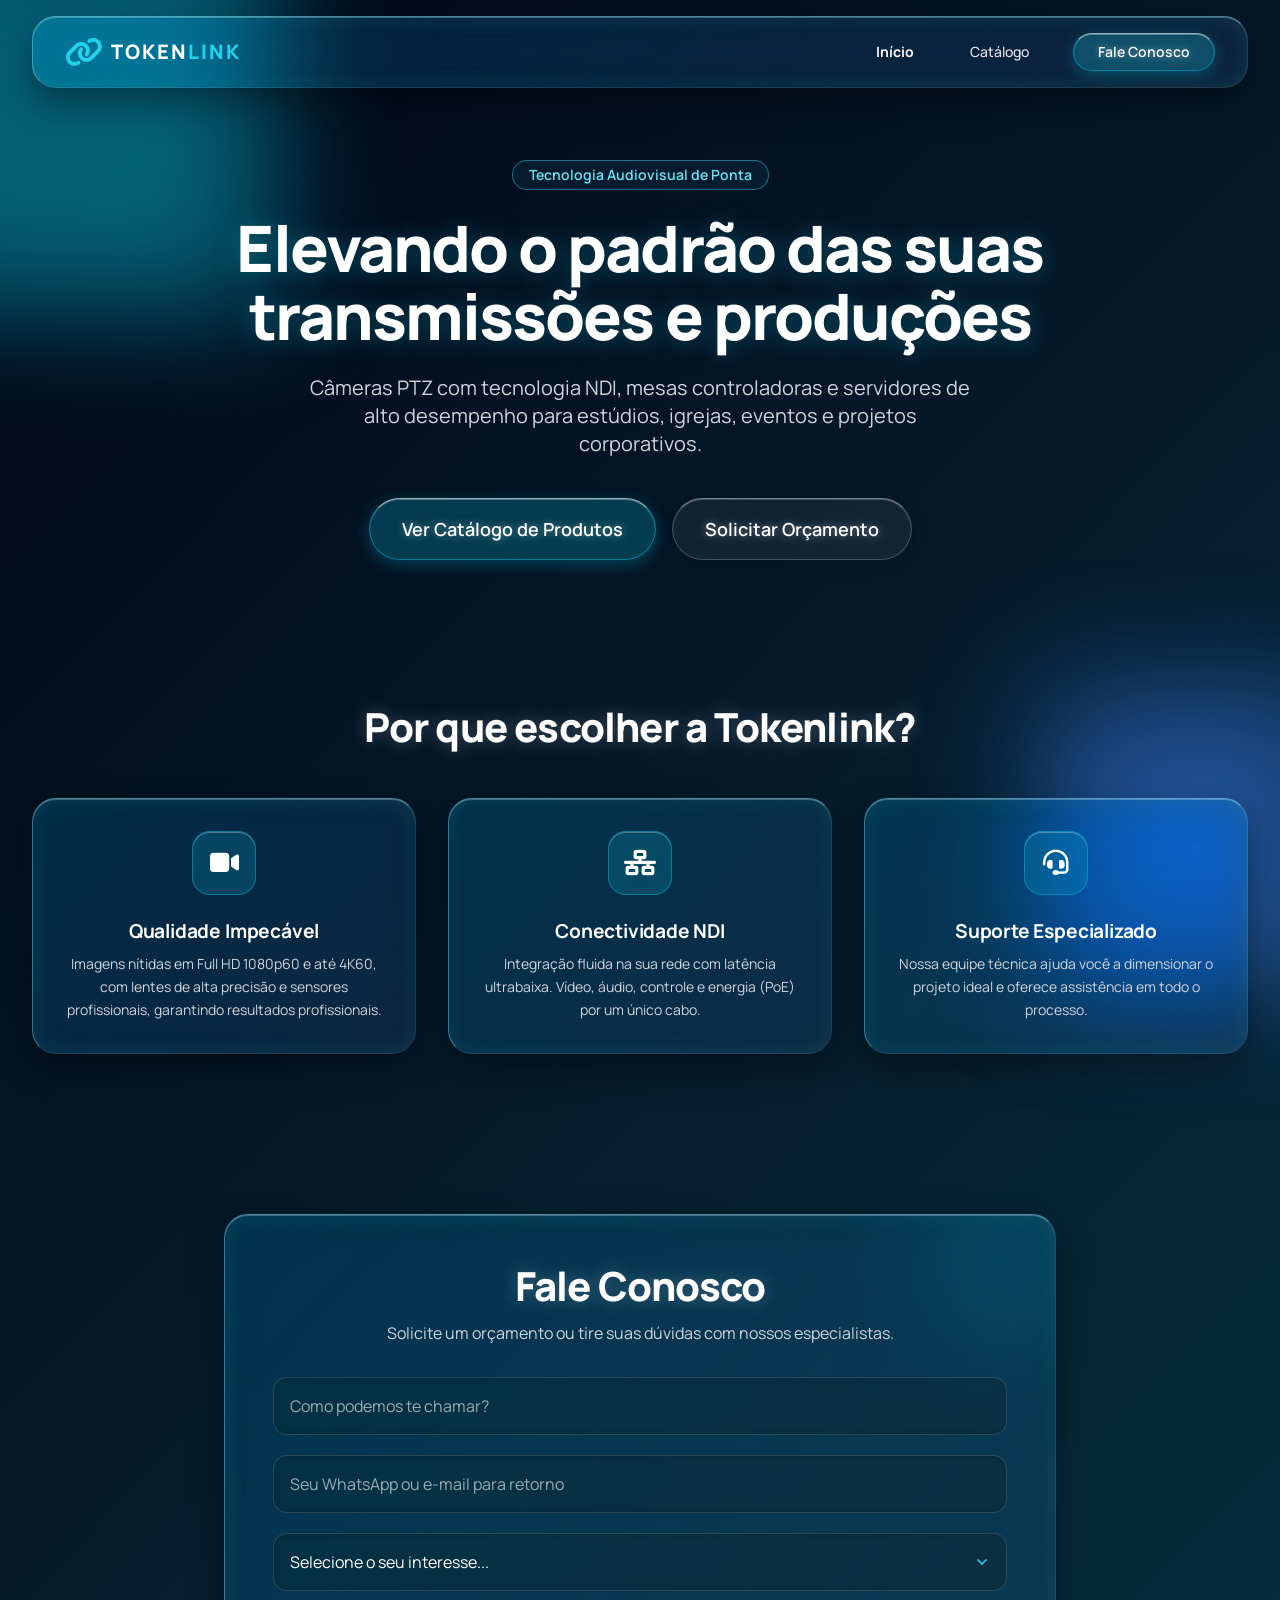
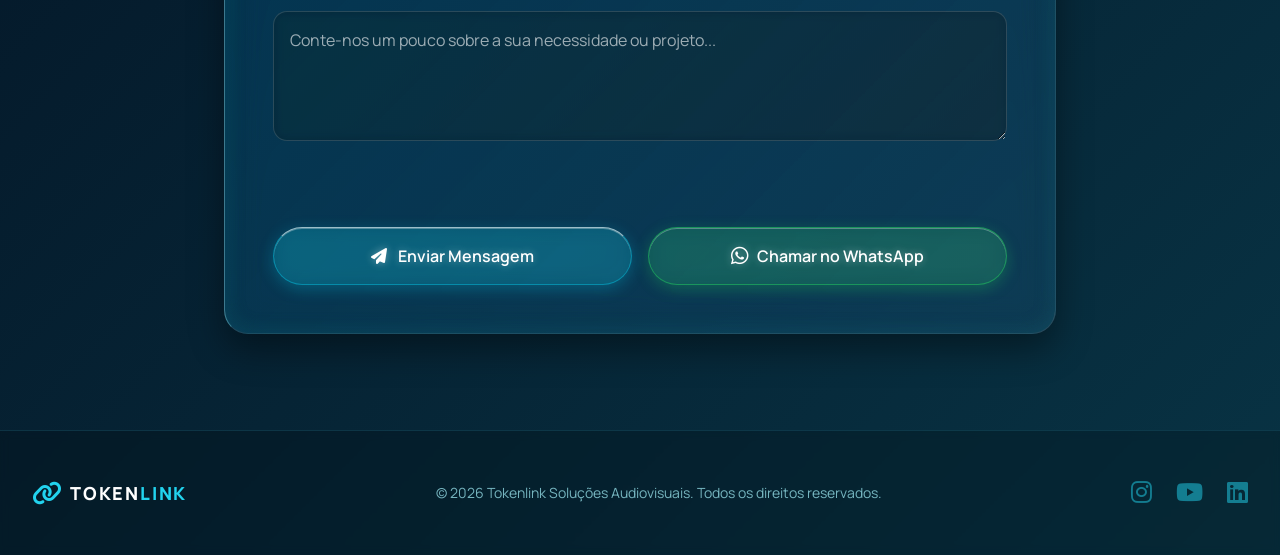
==== index.html @ 7f0d7ee3 "Add files via upload" ====
<!DOCTYPE html>
<html lang="pt-BR">
<head>
    <meta charset="UTF-8">
    <meta name="viewport" content="width=device-width, initial-scale=1.0">
    <title>Tokenlink - Soluções Audiovisuais e Informática</title>
    <meta name="description" content="Câmeras PTZ, controladoras, acessórios e servidores de alto desempenho para transmissão, renderização e projetos profissionais.">
    <meta name="theme-color" content="#020617">
    <meta property="og:type" content="website">
    <meta property="og:locale" content="pt_BR">
    <meta property="og:site_name" content="Tokenlink">
    <meta property="og:title" content="Tokenlink - Soluções Audiovisuais e Informática">
    <meta property="og:description" content="Câmeras PTZ, mesas controladoras e servidores para estúdios, igrejas, eventos e corporativo.">
    <link rel="icon" href="favicon.svg" type="image/svg+xml">

    <link rel="stylesheet" href="tailwind.css">
    <link rel="stylesheet" href="https://cdnjs.cloudflare.com/ajax/libs/font-awesome/6.4.0/css/all.min.css">
    <link rel="preconnect" href="https://fonts.googleapis.com">
    <link rel="preconnect" href="https://fonts.gstatic.com" crossorigin>
    <link href="https://fonts.googleapis.com/css2?family=Manrope:wght@400;500;600;700;800&display=swap" rel="stylesheet">
    <link rel="stylesheet" href="styles.css">
</head>
<body class="text-white antialiased selection:bg-cyan-500 selection:text-white">

    <!-- Fundo Líquido -->
    <div class="liquid-blob blob-1" aria-hidden="true"></div>
    <div class="liquid-blob blob-2" aria-hidden="true"></div>

    <!-- Navegação -->
    <nav class="site-nav py-4" aria-label="Navegação principal">
        <div class="flex items-center justify-between">
            <a href="index.html" class="flex-shrink-0 flex items-center gap-2" aria-label="Tokenlink - página inicial">
                <i class="fa-solid fa-link text-cyan-400 text-3xl"></i>
                <span class="font-display text-xl font-bold tracking-wider text-white">TOKEN<span class="text-cyan-400">LINK</span></span>
            </a>
            <div class="hidden md:block">
                <div class="ml-10 flex items-center space-x-8">
                    <a href="index.html" aria-current="page" class="text-white font-bold px-3 py-2 text-sm">Início</a>
                    <a href="produtos.html" class="text-gray-200 hover:text-cyan-400 px-3 py-2 text-sm font-medium transition-colors">Catálogo</a>
                    <a href="#contato" class="btn inline-block px-6 py-2 text-sm font-medium">Fale Conosco</a>
                </div>
            </div>
            <button id="menu-toggle" type="button" class="md:hidden text-cyan-200/70 text-2xl w-10 h-10 flex items-center justify-center" aria-label="Abrir menu" aria-controls="mobile-menu" aria-expanded="false">
                <i class="fa-solid fa-bars"></i>
            </button>
        </div>
        <div id="mobile-menu" class="hidden md:hidden mt-4 pt-4 border-t border-cyan-900/50 flex flex-col gap-3">
            <a href="index.html" aria-current="page" class="text-white font-bold py-2 text-base">Início</a>
            <a href="produtos.html" class="text-gray-200 hover:text-cyan-400 py-2 text-base font-medium transition-colors">Catálogo</a>
            <a href="#contato" class="btn px-6 py-3 text-center font-medium">Fale Conosco</a>
        </div>
    </nav>

    <main class="relative z-10">

        <!-- Seção Hero -->
        <section class="pt-40 pb-20 px-4 sm:px-6 lg:px-8 max-w-7xl mx-auto text-center flex flex-col items-center">
            <div class="inline-block px-4 py-1 rounded-full border border-cyan-400/50 text-cyan-300 text-sm font-semibold backdrop-blur-md bg-cyan-900/20 mb-6 animate-float">
                Tecnologia Audiovisual de Ponta
            </div>
            <h1 class="title-xl mb-6 max-w-4xl mx-auto">Elevando o padrão das suas transmissões e produções</h1>
            <p class="text-lg md:text-xl text-gray-300 max-w-2xl mx-auto mb-10 leading-relaxed">
                Câmeras PTZ com tecnologia NDI, mesas controladoras e servidores de alto desempenho para estúdios, igrejas, eventos e projetos corporativos.
            </p>
            <div class="flex flex-wrap justify-center gap-4">
                <a href="produtos.html" class="btn inline-block py-4 px-8 text-lg font-bold">Ver Catálogo de Produtos</a>
                <a href="#contato" class="btn btn-secondary inline-block py-4 px-8 text-lg font-bold">Solicitar Orçamento</a>
            </div>
        </section>

        <!-- Seção de Diferenciais (o grid de cards aciona a animação de scroll) -->
        <section class="py-16 px-4 sm:px-6 lg:px-8 max-w-7xl mx-auto">
            <div class="text-center mb-12">
                <h2 class="h-section">Por que escolher a Tokenlink?</h2>
            </div>

            <div class="grid grid-cols-1 md:grid-cols-3 gap-8">
                <div class="card p-8 text-center flex flex-col items-center">
                    <div class="icon-box"><i class="fa-solid fa-video"></i></div>
                    <h3 class="h-card">Qualidade Impecável</h3>
                    <p class="text-gray-300 text-sm leading-relaxed">
                        Imagens nítidas em Full HD 1080p60 e até 4K60, com lentes de alta precisão e sensores profissionais, garantindo resultados profissionais.
                    </p>
                </div>
                <div class="card p-8 text-center flex flex-col items-center">
                    <div class="icon-box"><i class="fa-solid fa-network-wired"></i></div>
                    <h3 class="h-card">Conectividade NDI</h3>
                    <p class="text-gray-300 text-sm leading-relaxed">
                        Integração fluida na sua rede com latência ultrabaixa. Vídeo, áudio, controle e energia (PoE) por um único cabo.
                    </p>
                </div>
                <div class="card p-8 text-center flex flex-col items-center">
                    <div class="icon-box"><i class="fa-solid fa-headset"></i></div>
                    <h3 class="h-card">Suporte Especializado</h3>
                    <p class="text-gray-300 text-sm leading-relaxed">
                        Nossa equipe técnica ajuda você a dimensionar o projeto ideal e oferece assistência em todo o processo.
                    </p>
                </div>
            </div>
        </section>

        <!-- Seção de Contato -->
        <section id="contato" class="py-24 px-4 sm:px-6 lg:px-8 max-w-4xl mx-auto">
            <div class="card p-8 md:p-12 relative overflow-hidden">
                <div class="absolute top-0 right-0 -mt-10 -mr-10 w-40 h-40 bg-cyan-500/20 rounded-full blur-3xl pointer-events-none"></div>

                <div class="text-center mb-8">
                    <h2 class="h-section">Fale Conosco</h2>
                    <p class="text-gray-300">Solicite um orçamento ou tire suas dúvidas com nossos especialistas.</p>
                </div>

                <form id="form-contato" class="space-y-5">
                    <div>
                        <label for="nome" class="sr-only">Seu nome</label>
                        <input type="text" id="nome" name="nome" class="field w-full p-4" placeholder="Como podemos te chamar?" autocomplete="name" required>
                    </div>

                    <div>
                        <label for="contato-retorno" class="sr-only">WhatsApp ou e-mail para retorno</label>
                        <input type="text" id="contato-retorno" name="contato" class="field w-full p-4" placeholder="Seu WhatsApp ou e-mail para retorno" autocomplete="email" required>
                    </div>

                    <div>
                        <label for="interesse" class="sr-only">Assunto / Interesse</label>
                        <select id="interesse" name="interesse" class="field w-full p-4" required>
                            <option value="" disabled selected>Selecione o seu interesse...</option>
                            <option value="Câmeras PTZ">Câmeras PTZ</option>
                            <option value="Mesas controladoras">Mesas controladoras</option>
                            <option value="Acessórios">Acessórios</option>
                            <option value="Informática">Informática</option>
                            <option value="Projetos Completos">Projetos Completos</option>
                            <option value="Dúvidas/Outros">Dúvidas / Outros</option>
                        </select>
                    </div>

                    <div>
                        <label for="mensagem" class="sr-only">Sua mensagem</label>
                        <textarea id="mensagem" name="mensagem" rows="4" class="field w-full p-4 resize-y" placeholder="Conte-nos um pouco sobre a sua necessidade ou projeto..." required></textarea>
                    </div>

                    <div id="form-status" class="form-status text-center text-sm" aria-live="polite"></div>

                    <div class="grid grid-cols-1 sm:grid-cols-2 gap-4 pt-4">
                        <button type="submit" class="btn w-full py-4 text-center font-bold">
                            <i class="fa-solid fa-paper-plane mr-2"></i> Enviar Mensagem
                        </button>
                        <button type="button" id="btn-whatsapp" class="btn btn-wa w-full py-4 text-center font-bold flex items-center justify-center gap-2">
                            <i class="fa-brands fa-whatsapp text-xl"></i> Chamar no WhatsApp
                        </button>
                    </div>
                </form>
            </div>
        </section>

    </main>

    <!-- Rodapé -->
    <footer class="relative z-10 border-t border-cyan-900/50 bg-black/20 backdrop-blur-sm py-12">
        <div class="max-w-7xl mx-auto px-4 sm:px-6 lg:px-8 flex flex-col md:flex-row justify-between items-center">
            <div class="flex items-center gap-2 mb-4 md:mb-0">
                <i class="fa-solid fa-link text-cyan-400 text-2xl"></i>
                <span class="font-display text-lg font-bold tracking-wider text-white">TOKEN<span class="text-cyan-400">LINK</span></span>
            </div>
            <p class="text-cyan-200/70 text-sm text-center md:text-left">&copy; 2026 Tokenlink Soluções Audiovisuais. Todos os direitos reservados.</p>
            <!-- TODO: substituir "#" pelos links reais das redes sociais -->
            <div class="flex space-x-6 mt-4 md:mt-0">
                <a href="#" aria-label="Instagram" class="text-cyan-400/50 hover:text-cyan-300 transition-colors"><i class="fa-brands fa-instagram text-2xl"></i></a>
                <a href="#" aria-label="YouTube" class="text-cyan-400/50 hover:text-cyan-300 transition-colors"><i class="fa-brands fa-youtube text-2xl"></i></a>
                <a href="#" aria-label="LinkedIn" class="text-cyan-400/50 hover:text-cyan-300 transition-colors"><i class="fa-brands fa-linkedin text-2xl"></i></a>
            </div>
        </div>
    </footer>

    <script src="script.js"></script>
</body>
</html>
---- styles.css ----
/* =========================================
   TOKENLINK - LIQUID GLASS
   Vidro translúcido sobre fundo profundo, com desfoque, reflexos e luz nas bordas.
   Tipografia: Manrope
   ========================================= */

:root {
    --cyan: #22d3ee;
    --cyan-soft: #67e8f9;
    --ink: #e8f4f8;
    --muted: #a7c4cf;
    --glass-edge: rgba(135, 238, 255, 0.5);
}

html {
    scroll-behavior: smooth;
    scroll-padding-top: 6.5rem;
}

/* Fundo profundo que se move lentamente */
body {
    font-family: 'Manrope', system-ui, -apple-system, 'Segoe UI', sans-serif;
    background: linear-gradient(135deg, #020617, #083344, #020617);
    background-size: 200% 200%;
    animation: liquidDepth 18s ease infinite;
    color: var(--ink);
    min-height: 100vh;
    position: relative;
    overflow-x: hidden;
    -webkit-font-smoothing: antialiased;
}

@keyframes liquidDepth {
    0% { background-position: 0% 50%; }
    50% { background-position: 100% 50%; }
    100% { background-position: 0% 50%; }
}

/* Tipografia */
.title-xl {
    font-size: clamp(2.25rem, 6vw, 4rem);
    font-weight: 800;
    line-height: 1.06;
    letter-spacing: -0.03em;
    color: #fff;
    text-shadow: 0 2px 24px rgba(6, 182, 212, 0.35);
}

.title-sm { font-size: clamp(1.75rem, 4vw, 2.75rem); }

.h-section {
    font-size: clamp(1.5rem, 3.6vw, 2.5rem);
    font-weight: 800;
    line-height: 1.15;
    letter-spacing: -0.02em;
    color: #fff;
    margin-bottom: 0.75rem;
    text-shadow: 0 0 18px rgba(255, 255, 255, 0.25);
}

.h-card {
    font-size: 1.2rem;
    font-weight: 700;
    line-height: 1.3;
    letter-spacing: -0.01em;
    color: #fff;
    margin-bottom: 0.6rem;
}

.font-display { font-weight: 800; letter-spacing: 0.1em; }

/*
  VIDRO LÍQUIDO
  Painel translúcido com blur, borda mais clara no topo/esquerda (luz vindo de cima)
  e brilho interno.
*/
.card,
.site-nav {
    background: linear-gradient(135deg, rgba(6, 182, 212, 0.16), rgba(255, 255, 255, 0.05));
    backdrop-filter: blur(18px) saturate(160%);
    -webkit-backdrop-filter: blur(18px) saturate(160%);
    border: 1px solid rgba(255, 255, 255, 0.1);
    border-top-color: var(--glass-edge);
    border-left-color: rgba(135, 238, 255, 0.4);
    box-shadow:
        0 15px 35px rgba(0, 0, 0, 0.4),
        inset 0 1px 0 rgba(255, 255, 255, 0.25),
        inset 0 0 22px rgba(6, 182, 212, 0.15);
    border-radius: 24px;
}

.card {
    position: relative;
    z-index: 10;
    overflow: hidden;
    transition: transform 0.4s ease, box-shadow 0.4s ease;
}

/* Reflexo que atravessa o vidro no hover */
.card::before {
    content: '';
    position: absolute;
    top: 0; left: -150%;
    width: 50%; height: 100%;
    background: linear-gradient(to right, transparent, rgba(255, 255, 255, 0.2), transparent);
    transform: skewX(-25deg);
    transition: left 0.7s ease;
    pointer-events: none;
}

.card:hover {
    transform: translateY(-5px);
    box-shadow:
        0 22px 44px rgba(0, 0, 0, 0.5),
        inset 0 1px 0 rgba(255, 255, 255, 0.35),
        inset 0 0 30px rgba(6, 182, 212, 0.3);
}

.card:hover::before { left: 150%; }

/* Barra de navegação flutuante */
.site-nav {
    position: fixed;
    top: 1rem;
    left: 50%;
    width: 95%;
    max-width: 80rem;
    transform: translateX(-50%);
    z-index: 50;
    padding-inline: 1.5rem;
}

@media (min-width: 768px) {
    .site-nav { padding-inline: 2rem; }
}

.icon-box {
    width: 4rem;
    height: 4rem;
    display: flex;
    align-items: center;
    justify-content: center;
    margin-bottom: 1.5rem;
    border-radius: 18px;
    font-size: 1.6rem;
    background: rgba(6, 182, 212, 0.2);
    border: 1px solid rgba(6, 182, 212, 0.5);
    box-shadow: inset 0 1px 0 rgba(255, 255, 255, 0.3);
}

/* Botões em forma de pílula de vidro */
.btn {
    background: rgba(6, 182, 212, 0.25);
    backdrop-filter: blur(10px);
    -webkit-backdrop-filter: blur(10px);
    border: 1px solid rgba(6, 182, 212, 0.55);
    border-top-color: rgba(255, 255, 255, 0.6);
    box-shadow: 0 4px 15px rgba(6, 182, 212, 0.3), inset 0 1px 0 rgba(255, 255, 255, 0.3);
    border-radius: 999px;
    color: #fff;
    font-weight: 600;
    cursor: pointer;
    text-shadow: 0 0 8px rgba(255, 255, 255, 0.4);
    transition: all 0.3s ease;
}

.btn:hover {
    background: rgba(6, 182, 212, 0.5);
    box-shadow: 0 8px 25px rgba(6, 182, 212, 0.55), inset 0 0 15px rgba(255, 255, 255, 0.35);
    transform: scale(1.04);
}

.btn-secondary {
    background: rgba(255, 255, 255, 0.06);
    border-color: rgba(255, 255, 255, 0.2);
    border-top-color: rgba(255, 255, 255, 0.45);
    box-shadow: 0 4px 15px rgba(0, 0, 0, 0.25), inset 0 1px 0 rgba(255, 255, 255, 0.2);
}

.btn-secondary:hover {
    background: rgba(255, 255, 255, 0.16);
    box-shadow: 0 8px 25px rgba(0, 0, 0, 0.35), inset 0 0 15px rgba(255, 255, 255, 0.25);
}

.btn-wa {
    background: rgba(34, 197, 94, 0.2);
    border-color: rgba(34, 197, 94, 0.55);
    box-shadow: 0 4px 15px rgba(34, 197, 94, 0.3), inset 0 1px 0 rgba(255, 255, 255, 0.3);
}

.btn-wa:hover {
    background: rgba(34, 197, 94, 0.42);
    box-shadow: 0 8px 25px rgba(34, 197, 94, 0.5), inset 0 0 15px rgba(255, 255, 255, 0.3);
}

.btn:disabled { opacity: 0.6; cursor: not-allowed; transform: none; }

a:focus-visible,
button:focus-visible,
.field:focus-visible {
    outline: 2px solid var(--cyan-soft);
    outline-offset: 3px;
}

/* Campos de formulário */
.field {
    background: rgba(0, 0, 0, 0.3);
    backdrop-filter: blur(6px);
    -webkit-backdrop-filter: blur(6px);
    border: 1px solid rgba(255, 255, 255, 0.15);
    border-radius: 14px;
    color: #fff;
    font-family: inherit;
    transition: all 0.3s ease;
}

.field:focus {
    background: rgba(6, 182, 212, 0.15);
    border-color: var(--cyan);
    box-shadow: 0 0 20px rgba(6, 182, 212, 0.4), inset 0 0 10px rgba(6, 182, 212, 0.2);
    outline: none;
}

.field::placeholder { color: rgba(255, 255, 255, 0.6); }

/* Lista aberta do <select>: sem isso o navegador pode mostrar texto branco sobre fundo branco */
select.field option { background: #0b1f2a; color: #fff; }

select.field {
    appearance: none;
    -webkit-appearance: none;
    padding-right: 2.5rem;
    background-image: url("data:image/svg+xml,%3Csvg xmlns='http://www.w3.org/2000/svg' width='16' height='16' viewBox='0 0 24 24' fill='none' stroke='%2322d3ee' stroke-width='2.5' stroke-linecap='round' stroke-linejoin='round'%3E%3Cpath d='m6 9 6 6 6-6'/%3E%3C/svg%3E");
    background-repeat: no-repeat;
    background-position: right 1rem center;
}

/* Bolhas de fundo (efeito água) */
.liquid-blob {
    position: fixed;
    filter: blur(60px);
    z-index: 0;
    opacity: 0.5;
    pointer-events: none;
    animation: blobMorph 12s infinite alternate ease-in-out;
}

.blob-1 { background: #06b6d4; width: 400px; height: 400px; top: -10%; left: -10%; }
.blob-2 { background: #3b82f6; width: 300px; height: 300px; bottom: -10%; right: -5%; animation-delay: -5s; }

@keyframes blobMorph {
    0% { border-radius: 40% 60% 70% 30% / 40% 50% 60% 50%; transform: scale(1) translate(0, 0); }
    50% { border-radius: 70% 30% 50% 50% / 30% 30% 70% 70%; transform: scale(1.1) translate(20px, 30px); }
    100% { border-radius: 40% 60% 70% 30% / 40% 50% 60% 50%; transform: scale(0.9) translate(-20px, -20px); }
}

/* Em celulares: bolhas estáticas e com blur menor, para poupar GPU e bateria */
@media (max-width: 767px) {
    .liquid-blob { animation: none; filter: blur(40px); }
}

.animate-float { animation: float 6s ease-in-out infinite; }
@keyframes float {
    0%, 100% { transform: translateY(0); }
    50% { transform: translateY(-14px); }
}

/* Entrada dos cards ao rolar */
.reveal { opacity: 0; }
.reveal.is-visible { animation: revealUp 0.6s ease-out var(--reveal-delay, 0s) both; }
@keyframes revealUp {
    from { opacity: 0; transform: translateY(30px); }
    to   { opacity: 1; transform: translateY(0); }
}

.form-status { min-height: 1.5rem; }

/* Página de produto */
.product-stage {
    background: #fff;
    border-radius: 18px;
    aspect-ratio: 1 / 1;
    display: flex;
    align-items: center;
    justify-content: center;
    overflow: hidden;
    transition: background 0.25s ease;
}
.product-stage img { width: 100%; height: 100%; object-fit: contain; }

.chip {
    padding: 0.3rem 0.9rem;
    font-size: 0.82rem;
    font-weight: 500;
    color: #d3f7fd;
    border-radius: 999px;
    background: rgba(255, 255, 255, 0.07);
    border: 1px solid rgba(255, 255, 255, 0.18);
    border-top-color: rgba(255, 255, 255, 0.4);
    backdrop-filter: blur(8px);
    -webkit-backdrop-filter: blur(8px);
}

.stat {
    padding: 0.9rem 1rem;
    border-radius: 16px;
    background: rgba(255, 255, 255, 0.05);
    border: 1px solid rgba(255, 255, 255, 0.1);
    border-top-color: rgba(135, 238, 255, 0.4);
}
.stat dt { font-size: 0.78rem; color: var(--muted); margin-bottom: 0.2rem; }
.stat dd { font-weight: 800; font-size: 1.1rem; color: #fff; }

.spec-row {
    display: grid;
    grid-template-columns: minmax(0, 11rem) minmax(0, 1fr);
    gap: 1rem;
    padding: 0.65rem 0;
    border-bottom: 1px solid rgba(255, 255, 255, 0.1);
    font-size: 0.9rem;
}
.spec-row:last-child { border-bottom: 0; }
.spec-row dt { color: var(--muted); }
.spec-row dd { color: #f1fafc; overflow-wrap: anywhere; }

.prose-hud { max-width: 75ch; }

@media (max-width: 480px) {
    .spec-row { grid-template-columns: 1fr; gap: 0.15rem; }
}

/* Barra de rolagem */
::-webkit-scrollbar { width: 12px; }
::-webkit-scrollbar-track { background: #020617; }
::-webkit-scrollbar-thumb {
    background: rgba(6, 182, 212, 0.4);
    border-radius: 6px;
    border: 1px solid rgba(255, 255, 255, 0.2);
}
::-webkit-scrollbar-thumb:hover { background: rgba(6, 182, 212, 0.8); }

@media (prefers-reduced-motion: reduce) {
    html { scroll-behavior: auto; }
    body, .liquid-blob, .animate-float { animation: none; }
    .reveal { opacity: 1; }
    .reveal.is-visible { animation: none; }
    .card, .btn, .card::before { transition: none; }
}

/* Galeria de imagens do produto */
.thumb {
    aspect-ratio: 1 / 1;
    padding: 0;
    overflow: hidden;
    cursor: pointer;
    background: #fff;
    border: 1px solid rgba(255, 255, 255, 0.2);
    border-radius: 12px;
    opacity: 0.7;
    transition: opacity 0.25s ease, border-color 0.25s ease, box-shadow 0.25s ease;
}
.thumb img { width: 100%; height: 100%; object-fit: cover; display: block; }
.thumb:hover { opacity: 1; }
.thumb[aria-current="true"] {
    opacity: 1;
    border-color: var(--cyan);
    box-shadow: 0 0 16px rgba(6, 182, 212, 0.55);
}
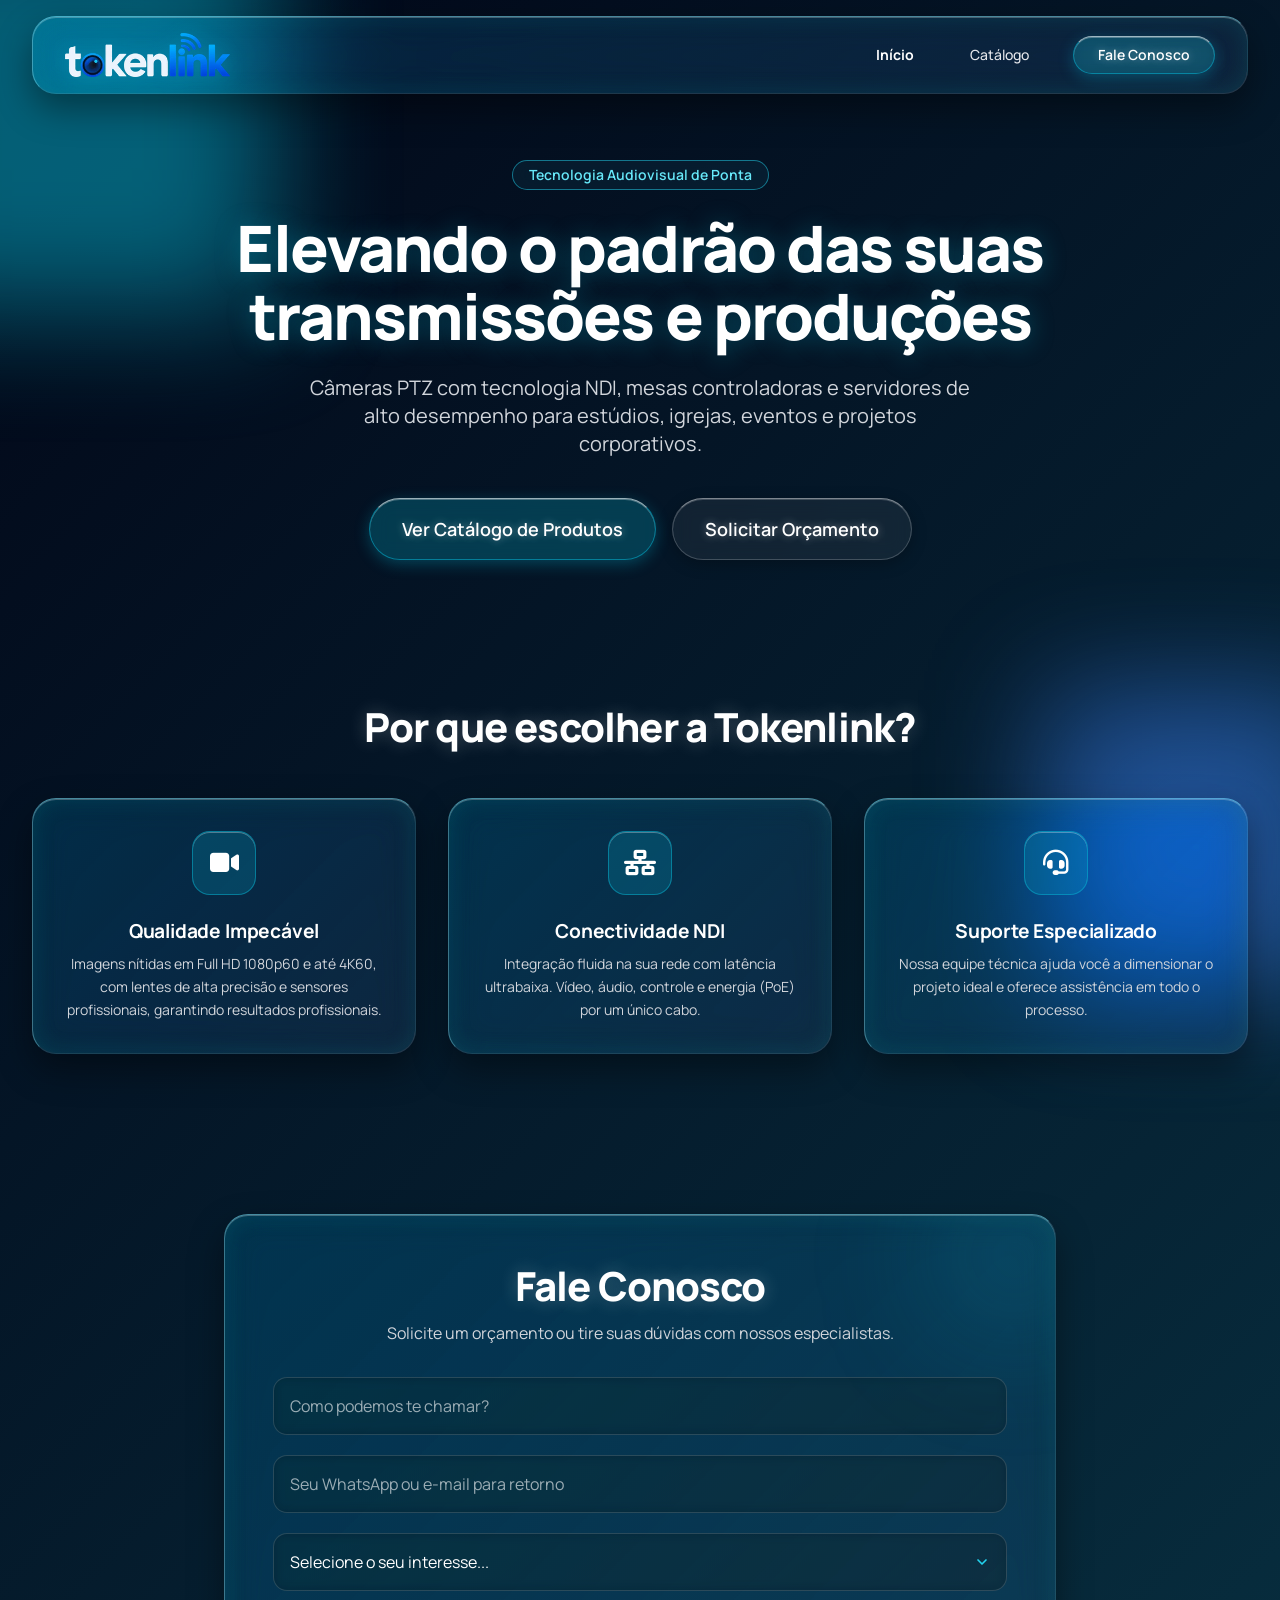
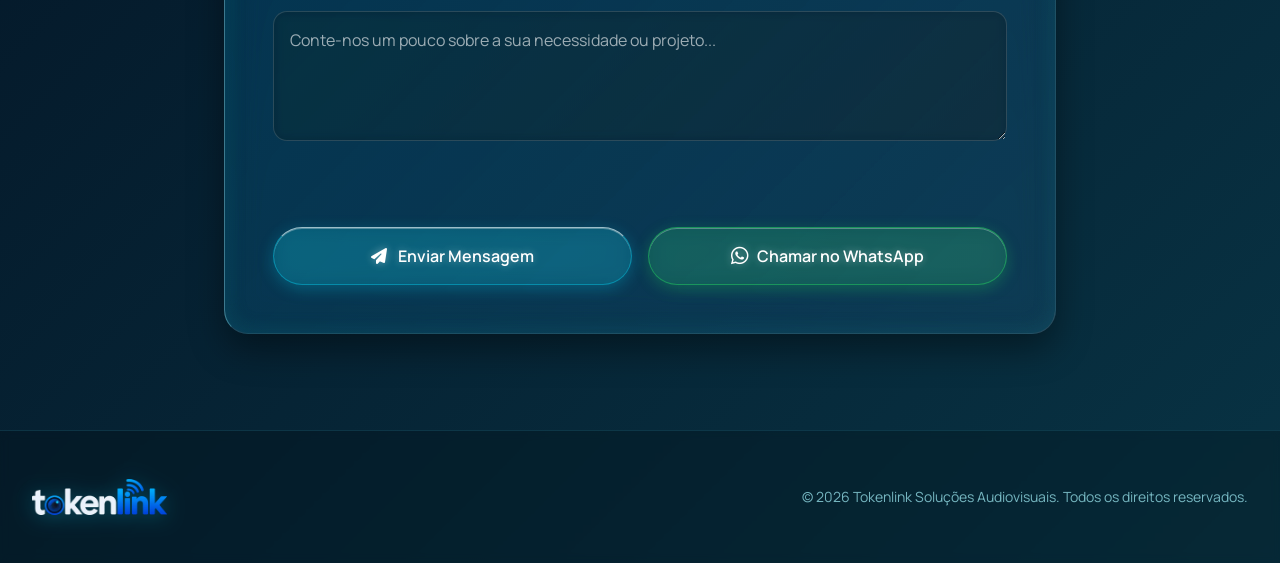
==== commit a9061f45: "Add files via upload" ====
--- a/index.html
+++ b/index.html
@@ -30,8 +30,7 @@
     <nav class="site-nav py-4" aria-label="Navegação principal">
         <div class="flex items-center justify-between">
             <a href="index.html" class="flex-shrink-0 flex items-center gap-2" aria-label="Tokenlink - página inicial">
-                <i class="fa-solid fa-link text-cyan-400 text-3xl"></i>
-                <span class="font-display text-xl font-bold tracking-wider text-white">TOKEN<span class="text-cyan-400">LINK</span></span>
+                <img src="img/logo-sm.webp" srcset="img/logo-sm.webp 300w, img/logo.webp 600w" sizes="150px" alt="Tokenlink" width="300" height="80" class="site-logo">
             </a>
             <div class="hidden md:block">
                 <div class="ml-10 flex items-center space-x-8">
@@ -158,16 +157,9 @@
     <footer class="relative z-10 border-t border-cyan-900/50 bg-black/20 backdrop-blur-sm py-12">
         <div class="max-w-7xl mx-auto px-4 sm:px-6 lg:px-8 flex flex-col md:flex-row justify-between items-center">
             <div class="flex items-center gap-2 mb-4 md:mb-0">
-                <i class="fa-solid fa-link text-cyan-400 text-2xl"></i>
-                <span class="font-display text-lg font-bold tracking-wider text-white">TOKEN<span class="text-cyan-400">LINK</span></span>
+                <img src="img/logo-sm.webp" srcset="img/logo-sm.webp 300w, img/logo.webp 600w" sizes="130px" alt="Tokenlink" width="300" height="80" loading="lazy" class="site-logo site-logo--footer">
             </div>
             <p class="text-cyan-200/70 text-sm text-center md:text-left">&copy; 2026 Tokenlink Soluções Audiovisuais. Todos os direitos reservados.</p>
-            <!-- TODO: substituir "#" pelos links reais das redes sociais -->
-            <div class="flex space-x-6 mt-4 md:mt-0">
-                <a href="#" aria-label="Instagram" class="text-cyan-400/50 hover:text-cyan-300 transition-colors"><i class="fa-brands fa-instagram text-2xl"></i></a>
-                <a href="#" aria-label="YouTube" class="text-cyan-400/50 hover:text-cyan-300 transition-colors"><i class="fa-brands fa-youtube text-2xl"></i></a>
-                <a href="#" aria-label="LinkedIn" class="text-cyan-400/50 hover:text-cyan-300 transition-colors"><i class="fa-brands fa-linkedin text-2xl"></i></a>
-            </div>
         </div>
     </footer>
 
--- a/styles.css
+++ b/styles.css
@@ -366,3 +366,11 @@
     border-color: var(--cyan);
     box-shadow: 0 0 16px rgba(6, 182, 212, 0.55);
 }
+
+/* Logo */
+.site-logo {
+    height: 2.75rem;
+    width: auto;
+    filter: drop-shadow(0 2px 10px rgba(6, 182, 212, 0.35));
+}
+.site-logo--footer { height: 2.25rem; }
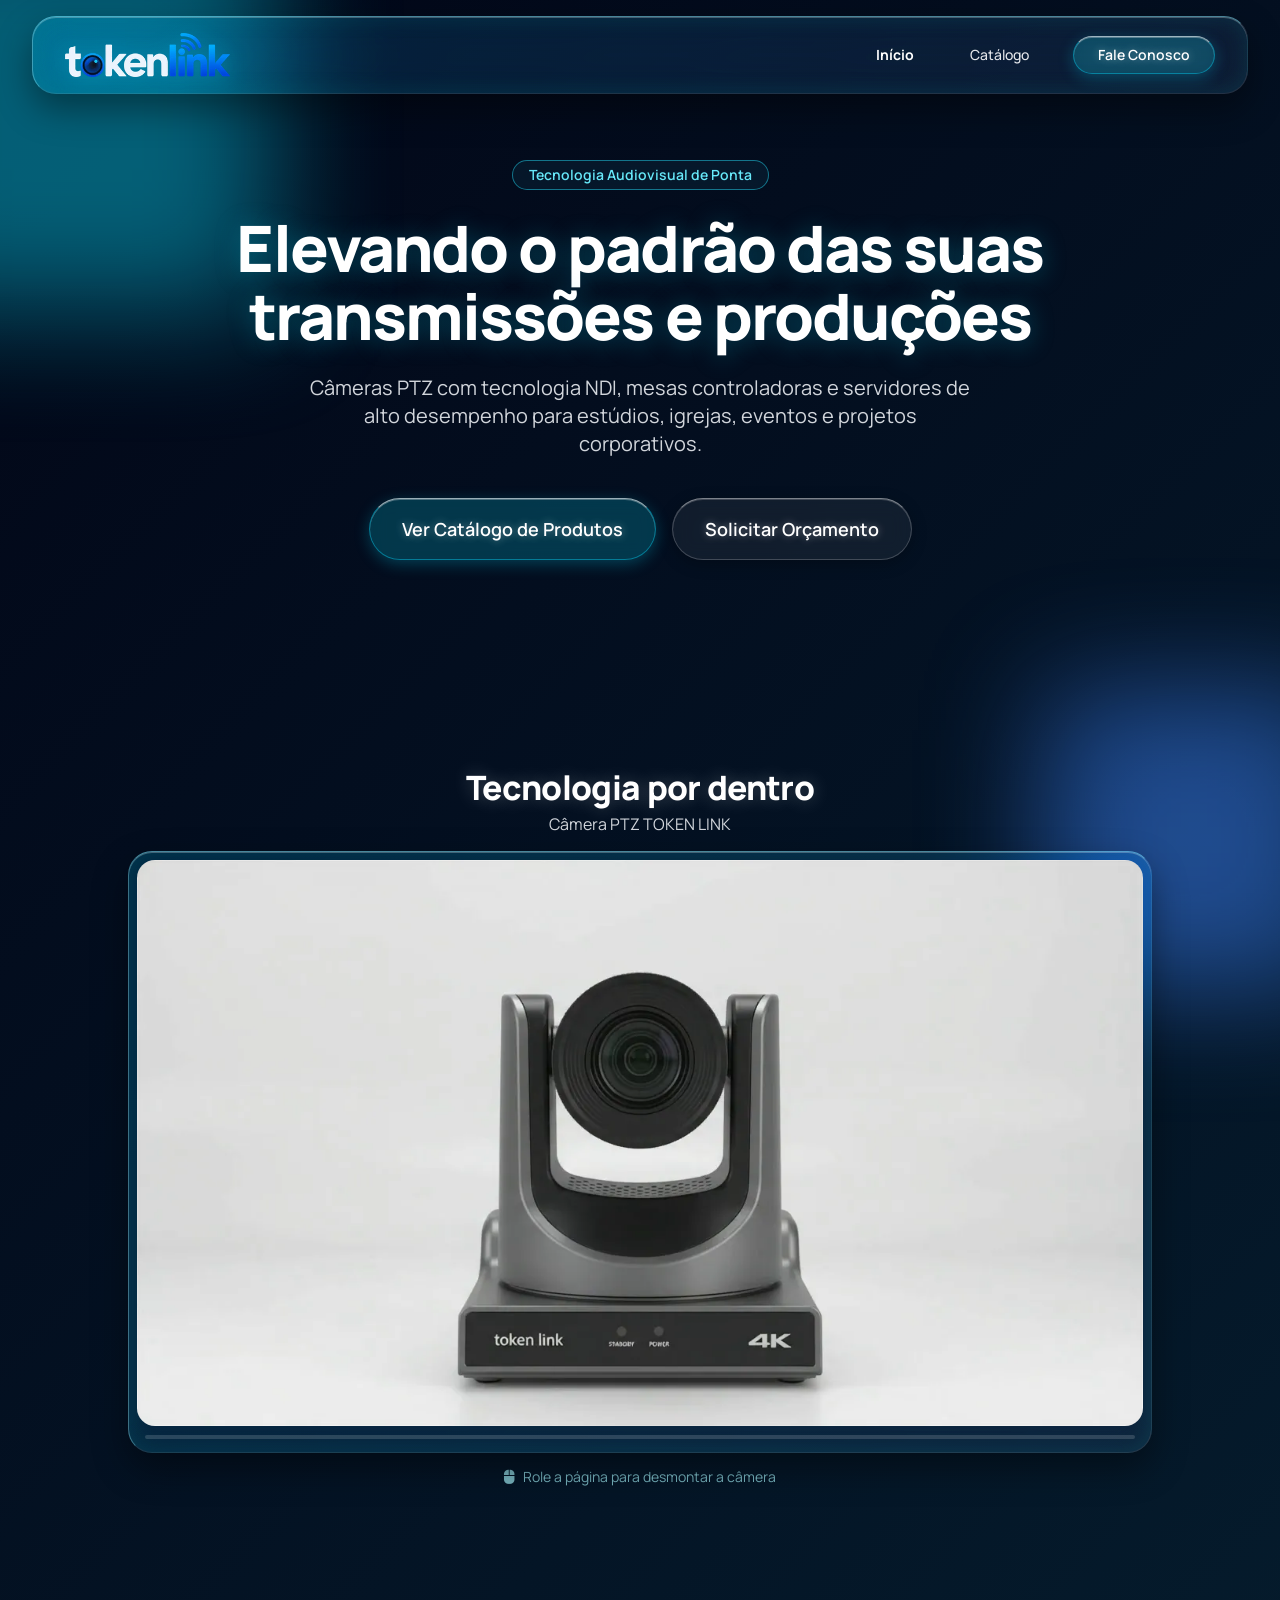
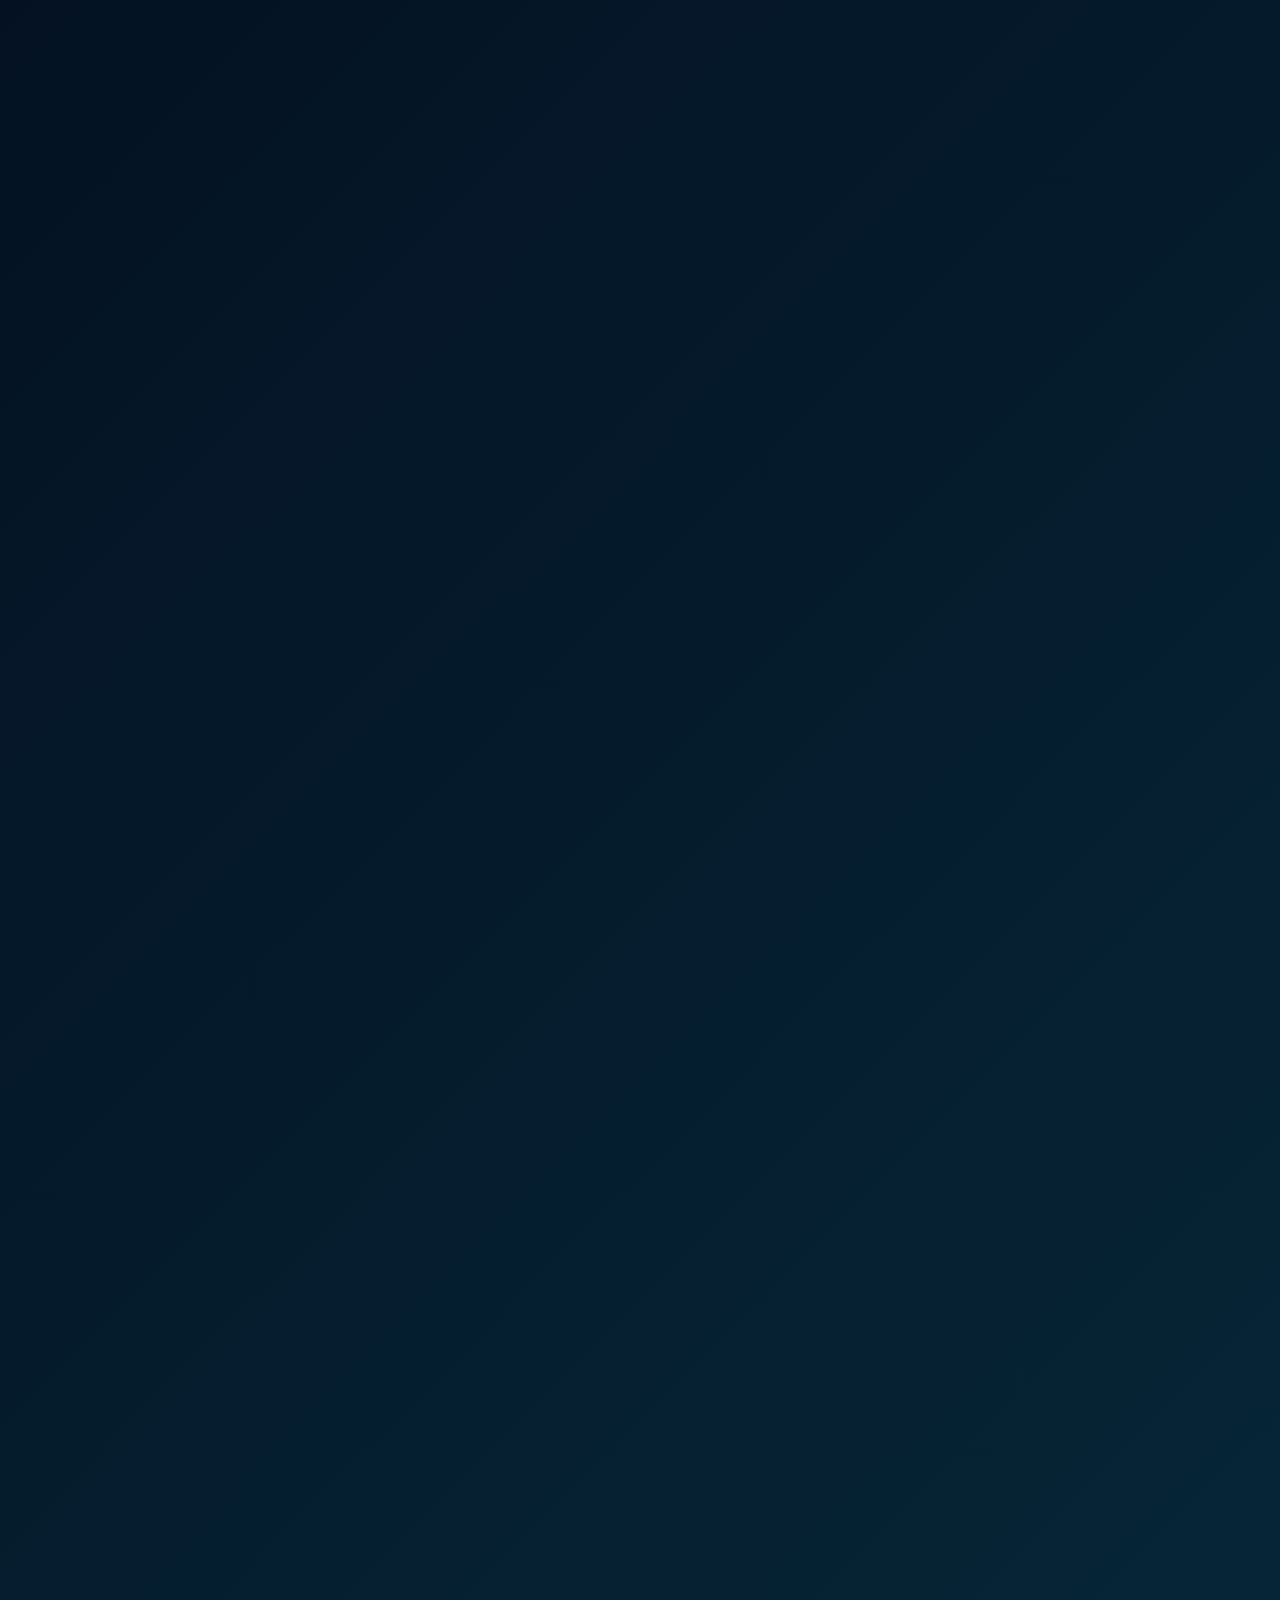
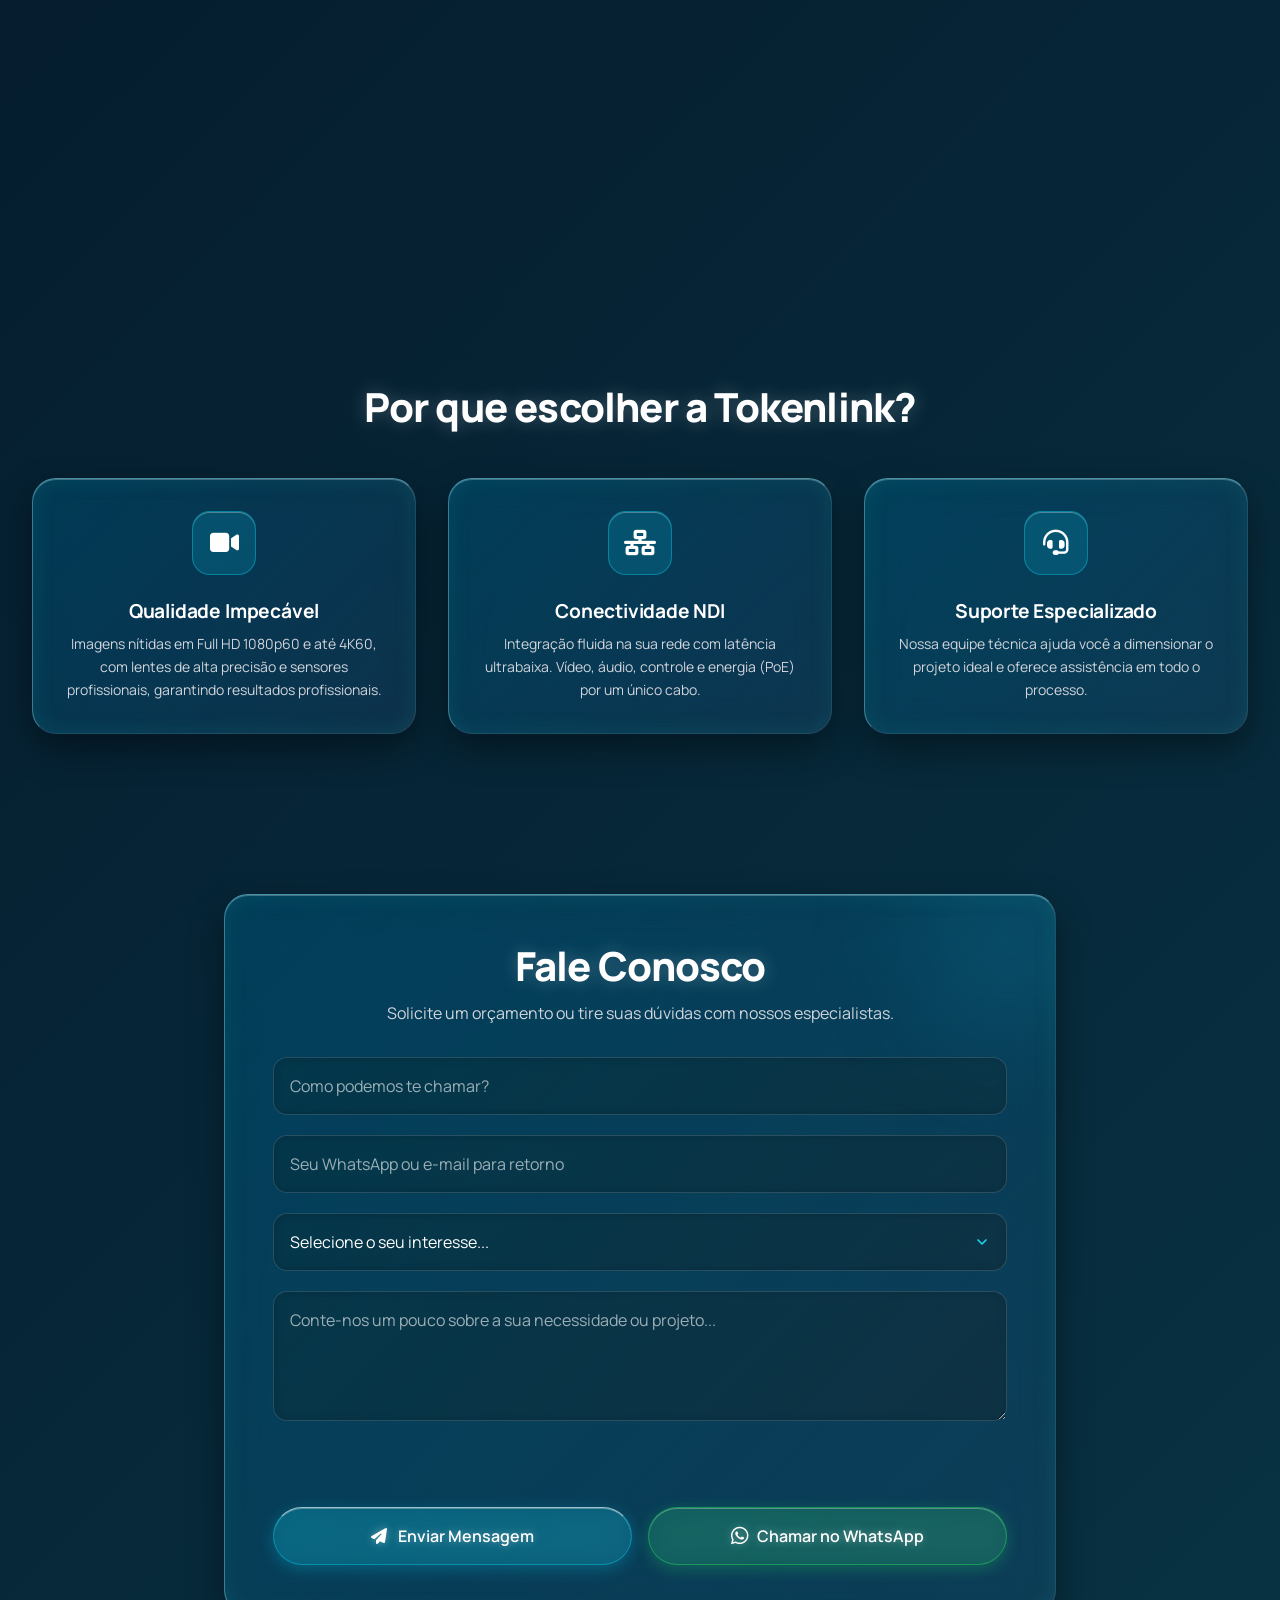
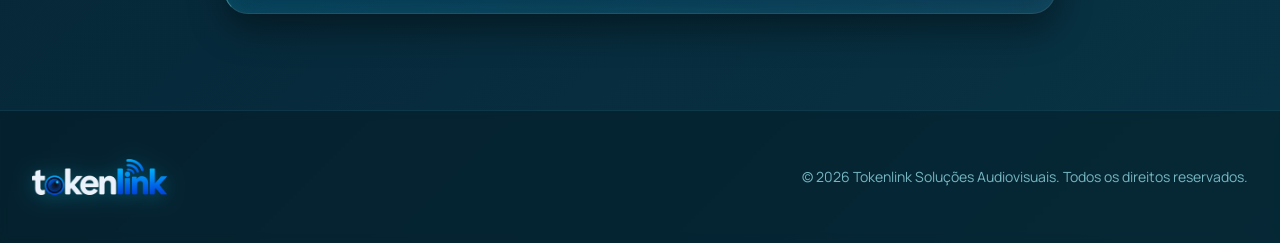
==== commit d759b228: "Add files via upload" ====
--- a/index.html
+++ b/index.html
@@ -64,6 +64,25 @@
             <div class="flex flex-wrap justify-center gap-4">
                 <a href="produtos.html" class="btn inline-block py-4 px-8 text-lg font-bold">Ver Catálogo de Produtos</a>
                 <a href="#contato" class="btn btn-secondary inline-block py-4 px-8 text-lg font-bold">Solicitar Orçamento</a>
+            </div>
+        </section>
+
+        <!-- Vídeo controlado pelo scroll: a câmera é desmontada conforme a página rola -->
+        <section class="scrub" id="video-scroll" aria-label="Câmera PTZ TOKEN LINK por dentro">
+            <div class="scrub-sticky">
+                <div class="scrub-head text-center">
+                    <h2 class="h-section">Tecnologia por dentro</h2>
+                    <p class="text-gray-300 scrub-caption" data-scrub-caption aria-live="off">Câmera PTZ TOKEN LINK</p>
+                </div>
+                <div class="card scrub-card p-2">
+                    <div class="product-stage scrub-stage">
+                        <video class="scrub-video" data-scrub-video muted playsinline preload="auto" poster="img/video-poster.webp" width="1280" height="720" aria-label="Câmera PTZ TOKEN LINK sendo desmontada, mostrando lente, sensor e placas internas">
+                            <source src="video/camera-scroll.mp4" type="video/mp4">
+                        </video>
+                    </div>
+                    <div class="scrub-bar" aria-hidden="true"><span data-scrub-bar></span></div>
+                </div>
+                <p class="scrub-hint text-center text-sm text-cyan-200/70" data-scrub-hint><i class="fa-solid fa-computer-mouse mr-2" aria-hidden="true"></i>Role a página para desmontar a câmera</p>
             </div>
         </section>
 
--- a/styles.css
+++ b/styles.css
@@ -374,3 +374,36 @@
     filter: drop-shadow(0 2px 10px rgba(6, 182, 212, 0.35));
 }
 .site-logo--footer { height: 2.25rem; }
+
+/* Vídeo controlado pelo scroll (index.html) */
+.scrub { position: relative; height: 320vh; }
+.scrub-sticky {
+    position: sticky;
+    top: 0;
+    height: 100vh;
+    height: 100svh;
+    display: flex;
+    flex-direction: column;
+    align-items: center;
+    justify-content: center;
+    gap: 0.9rem;
+    padding: 6rem 1rem 1.25rem;
+}
+.scrub-head .h-section { margin-bottom: 0.35rem; font-size: clamp(1.4rem, 3vw, 2.1rem); }
+.scrub-caption { min-height: 1.5rem; transition: opacity 0.3s ease; }
+.scrub-card {
+    width: min(100%, calc((100svh - 17rem) * 16 / 9), 64rem);
+    flex-shrink: 0;
+}
+.scrub-card:hover { transform: none; }
+.scrub-stage { background: #e6e9ec; aspect-ratio: 16 / 9; }
+.scrub-video { width: 100%; height: 100%; object-fit: cover; display: block; }
+.scrub-bar { height: 4px; margin: 0.6rem 0.5rem 0.3rem; border-radius: 999px; background: rgba(255, 255, 255, 0.15); overflow: hidden; }
+.scrub-bar span { display: block; height: 100%; width: 0; background: var(--cyan); box-shadow: 0 0 10px rgba(34, 211, 238, 0.7); }
+.scrub-hint { transition: opacity 0.4s ease; }
+
+/* Sem animação (ou sem JS de scroll): seção normal, vídeo com controles */
+.scrub--static { height: auto; }
+.scrub--static .scrub-sticky { position: static; height: auto; padding-top: 4rem; padding-bottom: 4rem; }
+.scrub--static .scrub-card { width: min(100%, 64rem); }
+.scrub--static .scrub-bar, .scrub--static .scrub-hint { display: none; }
